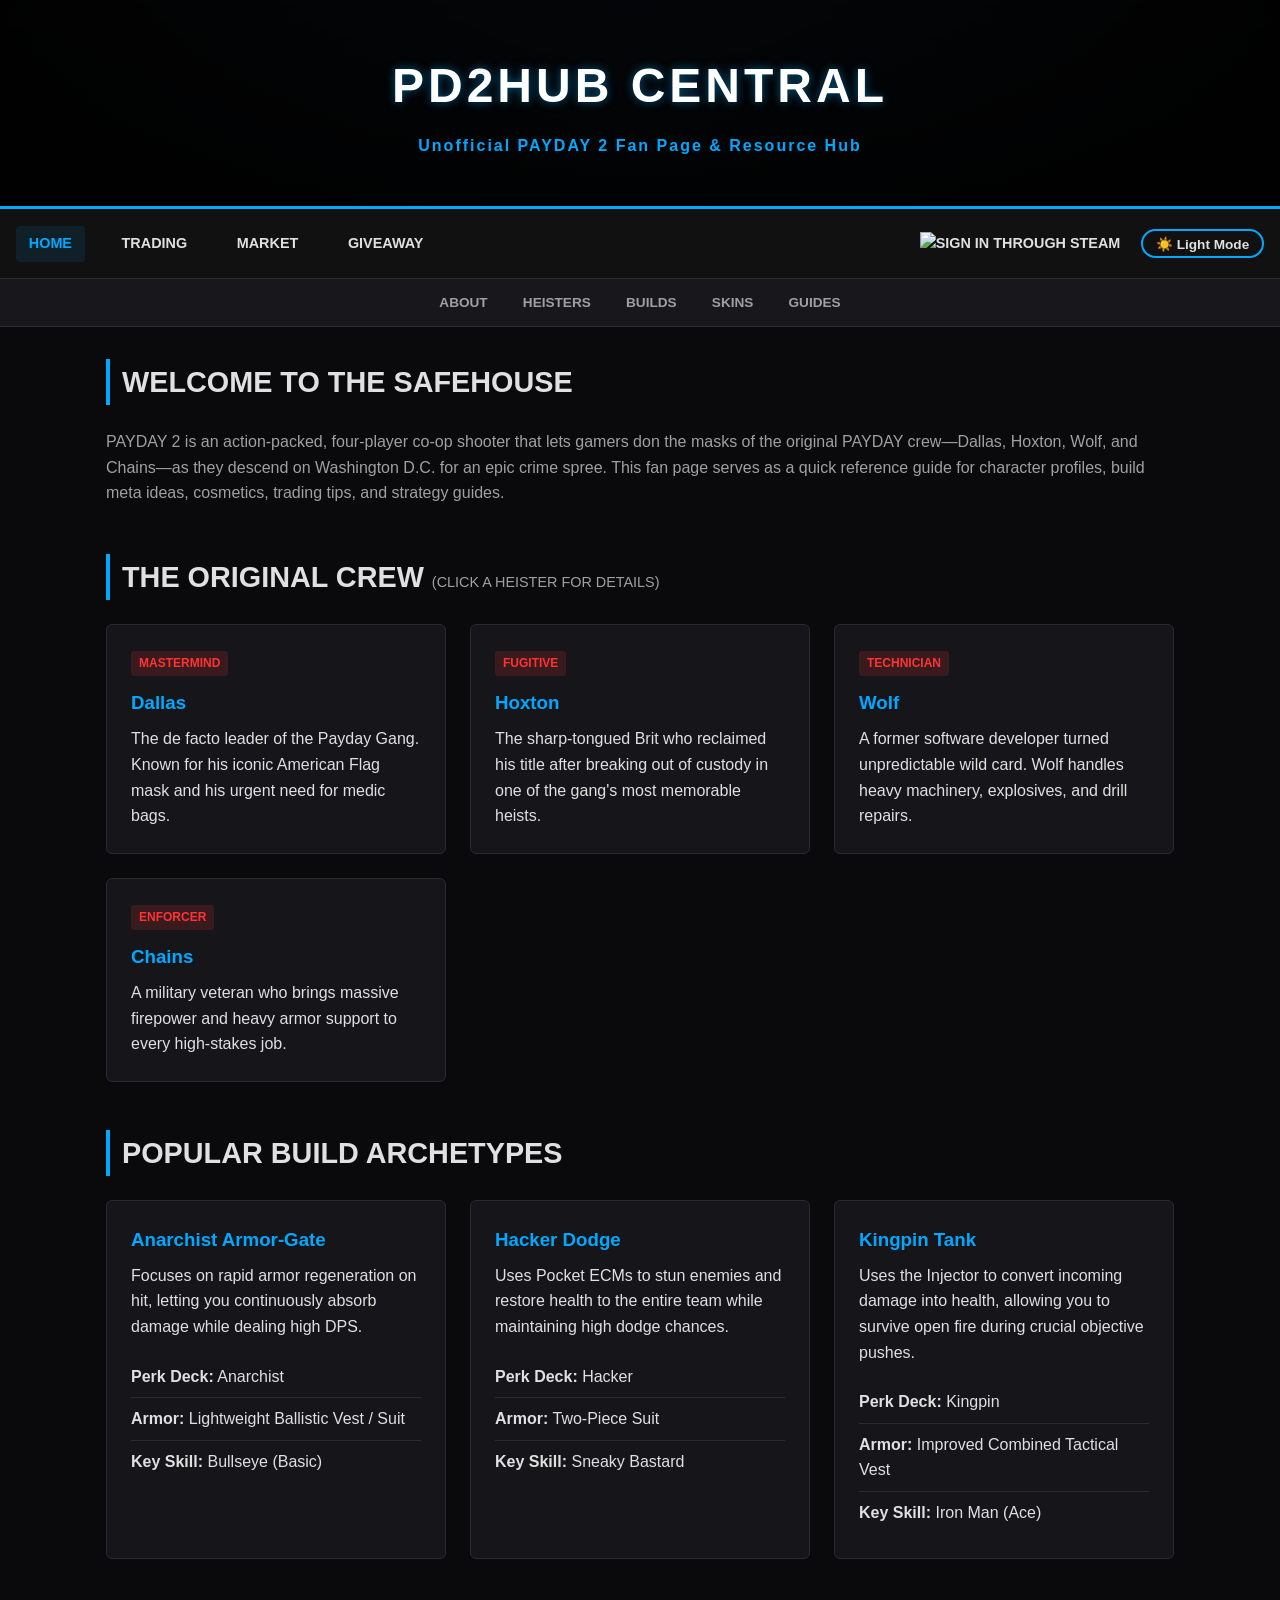
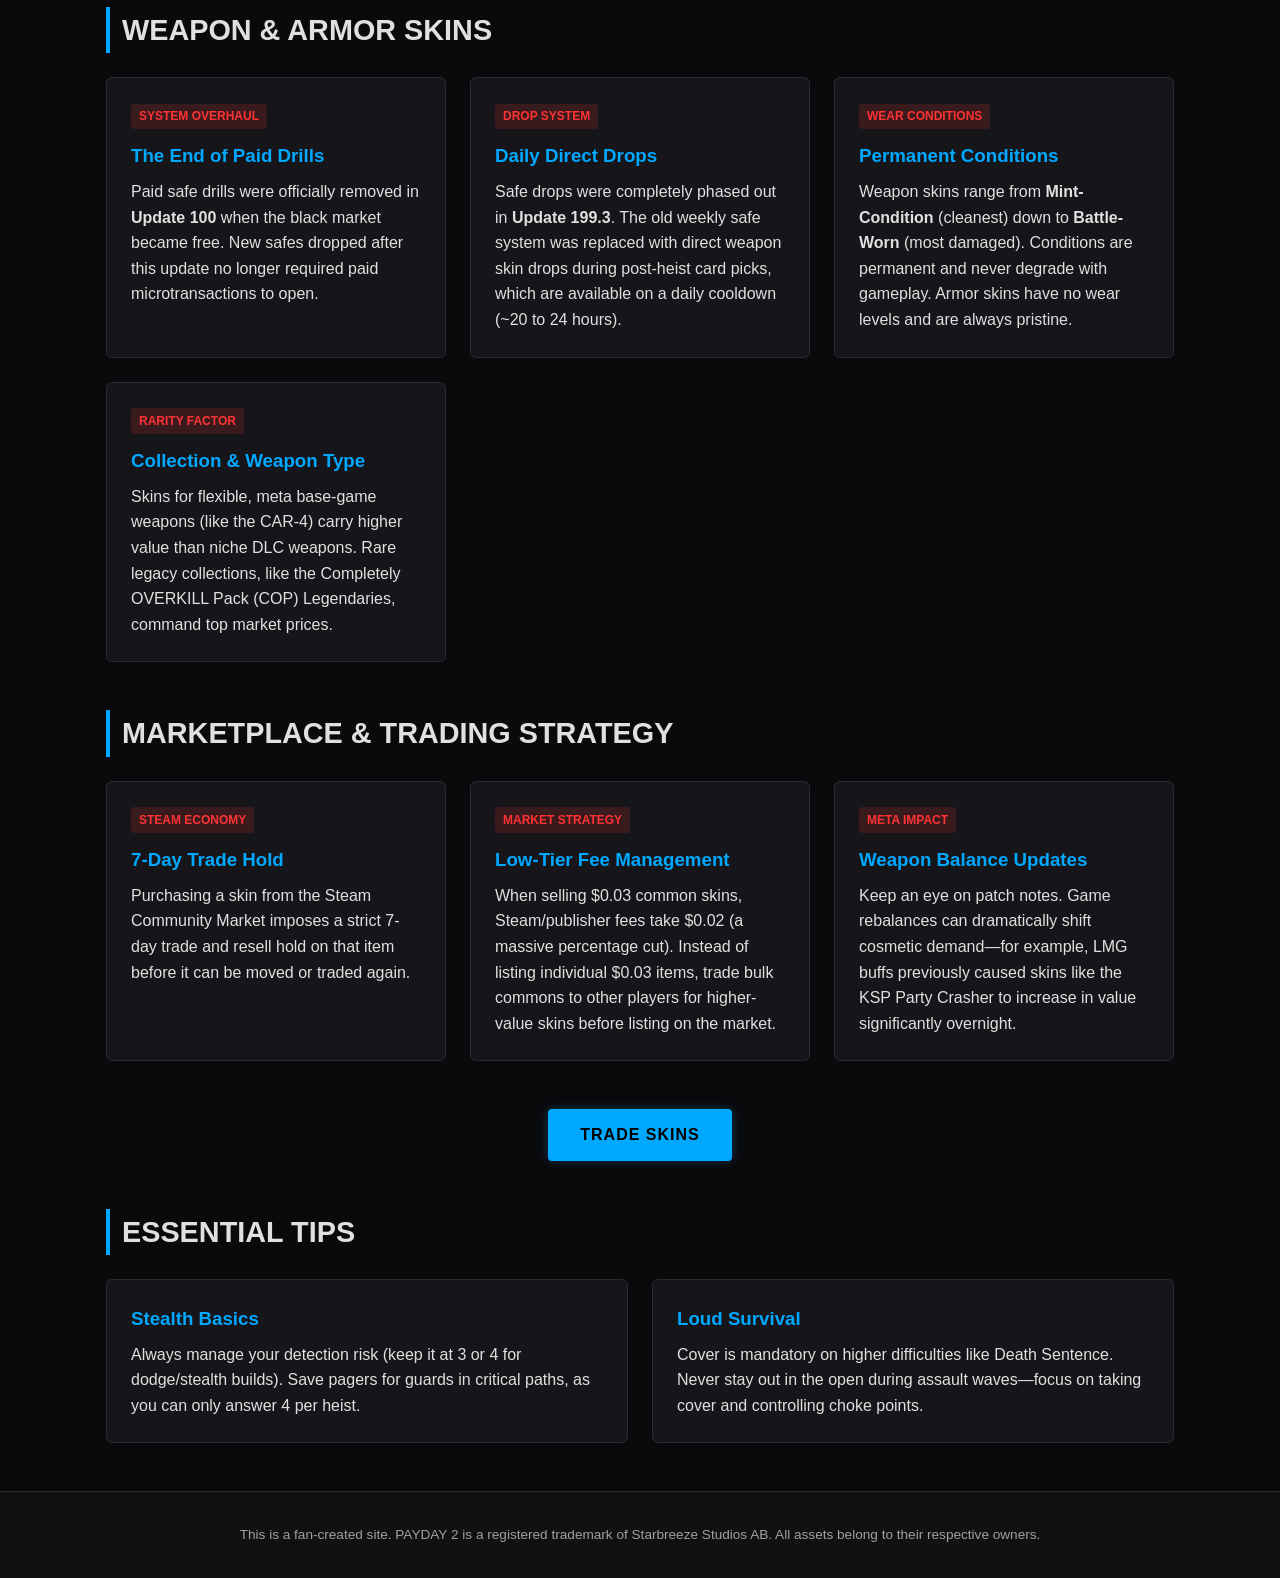
==== index.html @ 9c46895c "Polish pages: early backend wake-up, favicon, descriptions, accessibility - Ping the backend on page" ====
<!DOCTYPE html>
<html lang="en">
<head>
    <meta charset="UTF-8">
    <meta name="viewport" content="width=device-width, initial-scale=1.0">
    <title>PD2Hub Central | PAYDAY 2 Fan Hub</title>
    <meta name="description" content="Unofficial PAYDAY 2 fan hub: heister profiles, build guides, skin economy tips, trading resources and community giveaways.">
    <link rel="icon" href="data:image/svg+xml,<svg xmlns='http://www.w3.org/2000/svg' viewBox='0 0 100 100'><text y='.9em' font-size='90'>💰</text></svg>">
    <style>
        :root {
            --bg-dark: #0a0a0c;
            --card-bg: #16161a;
            --accent-blue: #00a8ff;
            --accent-red: #ff3333;
            --text-main: #e0e0e0;
            --text-muted: #a0a0a0;
            --nav-bg: #111111;
            --subnav-bg: #18181c;
            --border-color: #2a2a30;
        }

        body.light-theme {
            --bg-dark: #f0f2f5;
            --card-bg: #ffffff;
            --accent-blue: #0077cc;
            --accent-red: #d92626;
            --text-main: #1c1e21;
            --text-muted: #606770;
            --nav-bg: #e4e6eb;
            --subnav-bg: #dcdfe4;
            --border-color: #cccccc;
        }

        html {
            scroll-behavior: smooth;
        }

        * {
            box-sizing: border-box;
            margin: 0;
            padding: 0;
            font-family: 'Segoe UI', Tahoma, Geneva, Verdana, sans-serif;
        }

        body {
            background-color: var(--bg-dark);
            color: var(--text-main);
            line-height: 1.6;
            transition: background-color 0.3s ease, color 0.3s ease;
        }

        header {
            background: linear-gradient(rgba(0, 0, 0, 0.85), rgba(0, 0, 0, 0.95)),
                        radial-gradient(circle, #1a2a3a 0%, #0a0a0c 100%);
            border-bottom: 3px solid var(--accent-blue);
            padding: 3rem 1rem;
            text-align: center;
        }

        header h1 {
            font-size: 3rem;
            letter-spacing: 4px;
            color: #fff;
            text-transform: uppercase;
            text-shadow: 0 0 10px rgba(0, 168, 255, 0.5);
            animation: fadeIn 1s ease-in-out;
        }

        header p {
            color: var(--accent-blue);
            font-weight: 600;
            letter-spacing: 2px;
            margin-top: 0.5rem;
        }

        nav.page-nav {
            background-color: var(--nav-bg);
            display: flex;
            justify-content: space-between;
            align-items: center;
            padding: 1rem;
            position: sticky;
            top: 0;
            z-index: 100;
            border-bottom: 1px solid var(--border-color);
            transition: background-color 0.3s ease;
        }

        .nav-links {
            display: flex;
            gap: 1.5rem;
            align-items: center;
        }

        nav a {
            color: var(--text-main);
            text-decoration: none;
            font-weight: bold;
            text-transform: uppercase;
            font-size: 0.9rem;
            padding: 0.4rem 0.8rem;
            border-radius: 4px;
            transition: all 0.2s ease;
        }

        nav a:hover, nav a.active {
            color: var(--accent-blue);
            background-color: rgba(0, 168, 255, 0.1);
        }

        .nav-toggle {
            display: none;
            background: transparent;
            border: 2px solid var(--accent-blue);
            color: var(--text-main);
            font-size: 1.2rem;
            padding: 0.2rem 0.6rem;
            border-radius: 4px;
            cursor: pointer;
        }

        .anchor-nav {
            background-color: var(--subnav-bg);
            display: flex;
            justify-content: center;
            gap: 1rem;
            padding: 0.6rem 1rem;
            border-bottom: 1px solid var(--border-color);
            overflow-x: auto;
            white-space: nowrap;
        }

        .anchor-nav a {
            color: var(--text-muted);
            text-decoration: none;
            font-weight: 600;
            font-size: 0.85rem;
            text-transform: uppercase;
            padding: 0.2rem 0.6rem;
            border-radius: 3px;
        }

        .anchor-nav a:hover {
            color: var(--text-main);
            background-color: rgba(255, 255, 255, 0.05);
        }

        .theme-toggle-btn {
            background: transparent;
            border: 2px solid var(--accent-blue);
            color: var(--text-main);
            padding: 0.3rem 0.8rem;
            border-radius: 20px;
            cursor: pointer;
            font-weight: bold;
            font-size: 0.85rem;
            transition: all 0.2s ease;
        }

        .theme-toggle-btn:hover {
            background-color: var(--accent-blue);
            color: #000;
        }

        @media (max-width: 768px) {
            .nav-toggle {
                display: block;
            }

            nav.page-nav {
                flex-wrap: wrap;
            }

            .nav-links {
                display: none;
                flex-direction: column;
                width: 100%;
                gap: 0.5rem;
                padding-top: 1rem;
            }

            .nav-links.active {
                display: flex;
            }

            .nav-links a {
                width: 100%;
                text-align: center;
                padding: 0.6rem;
            }

            .anchor-nav {
                justify-content: flex-start;
            }
        }

        .container {
            max-width: 1100px;
            margin: 2rem auto;
            padding: 0 1rem;
        }

        .section-title {
            font-size: 1.8rem;
            text-transform: uppercase;
            border-left: 4px solid var(--accent-blue);
            padding-left: 0.75rem;
            margin-bottom: 1.5rem;
            color: var(--text-main);
        }

        .grid {
            display: grid;
            grid-template-columns: repeat(auto-fit, minmax(300px, 1fr));
            gap: 1.5rem;
            margin-bottom: 3rem;
        }

        .card {
            background-color: var(--card-bg);
            border: 1px solid var(--border-color);
            border-radius: 6px;
            padding: 1.5rem;
            transition: transform 0.3s cubic-bezier(0.25, 0.8, 0.25, 1),
                        border-color 0.3s ease,
                        box-shadow 0.3s ease;
        }

        .card:hover {
            transform: translateY(-6px);
            border-color: var(--accent-blue);
            box-shadow: 0 8px 20px rgba(0, 168, 255, 0.15);
        }

        .card-clickable {
            cursor: pointer;
        }

        .card h3 {
            color: var(--accent-blue);
            margin-bottom: 0.5rem;
        }

        .card-tag {
            display: inline-block;
            background-color: rgba(255, 51, 51, 0.15);
            color: var(--accent-red);
            font-size: 0.75rem;
            font-weight: bold;
            padding: 0.2rem 0.5rem;
            border-radius: 3px;
            margin-bottom: 0.75rem;
            text-transform: uppercase;
        }

        .btn-trade {
            display: inline-block;
            background-color: var(--accent-blue);
            color: #000;
            font-weight: bold;
            font-size: 1rem;
            text-transform: uppercase;
            text-decoration: none;
            padding: 0.8rem 2rem;
            border-radius: 4px;
            letter-spacing: 1px;
            transition: transform 0.2s ease, background-color 0.2s ease, box-shadow 0.2s ease;
            box-shadow: 0 0 10px rgba(0, 168, 255, 0.3);
            cursor: pointer;
        }

        .btn-trade:hover {
            background-color: #fff;
            transform: translateY(-2px) scale(1.03);
        }

        .btn-trade:active {
            transform: translateY(1px) scale(0.97);
        }

        .build-list {
            list-style: none;
        }

        .build-list li {
            padding: 0.5rem 0;
            border-bottom: 1px solid var(--border-color);
        }

        .build-list li:last-child {
            border-bottom: none;
        }

        .modal-overlay {
            position: fixed;
            top: 0;
            left: 0;
            width: 100%;
            height: 100%;
            background: rgba(0, 0, 0, 0.8);
            display: flex;
            justify-content: center;
            align-items: center;
            opacity: 0;
            pointer-events: none;
            transition: opacity 0.3s ease;
            z-index: 1000;
        }

        .modal-overlay.active {
            opacity: 1;
            pointer-events: auto;
        }

        .modal-content {
            background-color: var(--card-bg);
            border: 2px solid var(--accent-blue);
            border-radius: 8px;
            padding: 2rem;
            max-width: 500px;
            width: 90%;
            position: relative;
            transform: translateY(-20px);
            transition: transform 0.3s ease;
            box-shadow: 0 10px 30px rgba(0, 168, 255, 0.3);
        }

        .modal-overlay.active .modal-content {
            transform: translateY(0);
        }

        .modal-close {
            position: absolute;
            top: 10px;
            right: 15px;
            background: none;
            border: none;
            color: var(--text-muted);
            font-size: 1.5rem;
            cursor: pointer;
        }

        .modal-close:hover {
            color: var(--accent-red);
        }

        .toast {
            position: fixed;
            bottom: 20px;
            right: 20px;
            background-color: var(--card-bg);
            color: var(--text-main);
            border: 2px solid var(--accent-blue);
            padding: 1rem 1.5rem;
            border-radius: 6px;
            box-shadow: 0 4px 15px rgba(0, 0, 0, 0.5);
            opacity: 0;
            visibility: hidden;
            transform: translateY(20px);
            transition: all 0.3s cubic-bezier(0.68, -0.55, 0.27, 1.55);
            z-index: 2000;
        }

        .toast.show {
            opacity: 1;
            visibility: visible;
            transform: translateY(0);
        }

        @keyframes fadeIn {
            from { opacity: 0; transform: translateY(-10px); }
            to { opacity: 1; transform: translateY(0); }
        }

        footer {
            text-align: center;
            padding: 2rem;
            background-color: var(--nav-bg);
            color: var(--text-muted);
            font-size: 0.85rem;
            border-top: 1px solid var(--border-color);
        }
    </style>
</head>
<body>

    <header>
        <h1>PD2Hub Central</h1>
        <p>Unofficial PAYDAY 2 Fan Page & Resource Hub</p>
    </header>

    <nav class="page-nav">
        <button class="nav-toggle" id="navToggle" aria-label="Toggle navigation">☰</button>
        <div class="nav-links" id="navLinks">
            <a href="index.html" class="active">Home</a>
            <a href="trade.html">Trading</a>
            <a href="market.html">Market</a>
            <a href="giveaway.html">Giveaway</a>
        </div>
        <div style="display: flex; gap: 0.5rem; align-items: center;" id="navAuthContainer">
            <a href="https://pd2hub-backend.onrender.com/auth/steam?returnTo=index" class="steam-login-btn" id="steamAuthBtn">
                <img src="https://community.cloudflare.steamstatic.com/public/images/signinthroughsteam/sits_01.png" alt="Sign in through STEAM" style="vertical-align: middle;">
            </a>
            <button class="theme-toggle-btn" id="themeToggleBtn">☀️ Light Mode</button>
        </div>
    </nav>

    <div class="anchor-nav">
        <a href="#about">About</a>
        <a href="#characters">Heisters</a>
        <a href="#builds">Builds</a>
        <a href="#skins">Skins</a>
        <a href="#guides">Guides</a>
    </div>

    <div class="container">

        <section id="about" style="margin-bottom: 3rem;">
            <h2 class="section-title">Welcome to the Safehouse</h2>
            <p style="color: var(--text-muted);">
                PAYDAY 2 is an action-packed, four-player co-op shooter that lets gamers don the masks of the original PAYDAY crew—Dallas, Hoxton, Wolf, and Chains—as they descend on Washington D.C. for an epic crime spree. This fan page serves as a quick reference guide for character profiles, build meta ideas, cosmetics, trading tips, and strategy guides.
            </p>
        </section>

        <section id="characters">
            <h2 class="section-title">The Original Crew <span style="font-size: 0.9rem; color: var(--text-muted); font-weight: normal;">(Click a heister for details)</span></h2>
            <div class="grid">
                <div class="card card-clickable" onclick="openHeisterModal('Dallas', 'Mastermind', 'Nathan Steele', 'Medic Bag', 'AMCAR Rifle', 'The mastermind leader of the crew. Famous for shouting for medic bags and coordinating strategic hostage management.')">
                    <span class="card-tag">Mastermind</span>
                    <h3>Dallas</h3>
                    <p>The de facto leader of the Payday Gang. Known for his iconic American Flag mask and his urgent need for medic bags.</p>
                </div>
                <div class="card card-clickable" onclick="openHeisterModal('Hoxton', 'Fugitive', 'James Hoxworth', 'First Aid Kit', 'AK Rifle', 'The sharp-tongued Brit who spent time in HM Prison Fridley before being broken out by the gang in a high-stakes heist.')">
                    <span class="card-tag">Fugitive</span>
                    <h3>Hoxton</h3>
                    <p>The sharp-tongued Brit who reclaimed his title after breaking out of custody in one of the gang's most memorable heists.</p>
                </div>
                <div class="card card-clickable" onclick="openHeisterModal('Wolf', 'Technician', 'Ulf', 'Sentry Gun / Trip Mines', 'Compact-5', 'A former software developer from Sweden who turned to crime after his company collapsed. Handles drills and heavy explosives.')">
                    <span class="card-tag">Technician</span>
                    <h3>Wolf</h3>
                    <p>A former software developer turned unpredictable wild card. Wolf handles heavy machinery, explosives, and drill repairs.</p>
                </div>
                <div class="card card-clickable" onclick="openHeisterModal('Chains', 'Enforcer', 'Nicolas', 'Ammo Bag', 'Reinbeck Shotgun', 'A former military veteran who served in the Navy SEALs. Brings heavy firepower and frontline defense to every job.')">
                    <span class="card-tag">Enforcer</span>
                    <h3>Chains</h3>
                    <p>A military veteran who brings massive firepower and heavy armor support to every high-stakes job.</p>
                </div>
            </div>
        </section>

        <section id="builds">
            <h2 class="section-title">Popular Build Archetypes</h2>
            <div class="grid">
                <div class="card">
                    <h3>Anarchist Armor-Gate</h3>
                    <p>Focuses on rapid armor regeneration on hit, letting you continuously absorb damage while dealing high DPS.</p>
                    <ul class="build-list" style="margin-top: 1rem;">
                        <li><strong>Perk Deck:</strong> Anarchist</li>
                        <li><strong>Armor:</strong> Lightweight Ballistic Vest / Suit</li>
                        <li><strong>Key Skill:</strong> Bullseye (Basic)</li>
                    </ul>
                </div>
                <div class="card">
                    <h3>Hacker Dodge</h3>
                    <p>Uses Pocket ECMs to stun enemies and restore health to the entire team while maintaining high dodge chances.</p>
                    <ul class="build-list" style="margin-top: 1rem;">
                        <li><strong>Perk Deck:</strong> Hacker</li>
                        <li><strong>Armor:</strong> Two-Piece Suit</li>
                        <li><strong>Key Skill:</strong> Sneaky Bastard</li>
                    </ul>
                </div>
                <div class="card">
                    <h3>Kingpin Tank</h3>
                    <p>Uses the Injector to convert incoming damage into health, allowing you to survive open fire during crucial objective pushes.</p>
                    <ul class="build-list" style="margin-top: 1rem;">
                        <li><strong>Perk Deck:</strong> Kingpin</li>
                        <li><strong>Armor:</strong> Improved Combined Tactical Vest</li>
                        <li><strong>Key Skill:</strong> Iron Man (Ace)</li>
                    </ul>
                </div>
            </div>
        </section>

        <section id="skins">
            <h2 class="section-title">Weapon & Armor Skins</h2>
            <div class="grid">
                <div class="card">
                    <span class="card-tag">System Overhaul</span>
                    <h3>The End of Paid Drills</h3>
                    <p>Paid safe drills were officially removed in <strong>Update 100</strong> when the black market became free. New safes dropped after this update no longer required paid microtransactions to open.</p>
                </div>
                <div class="card">
                    <span class="card-tag">Drop System</span>
                    <h3>Daily Direct Drops</h3>
                    <p>Safe drops were completely phased out in <strong>Update 199.3</strong>. The old weekly safe system was replaced with direct weapon skin drops during post-heist card picks, which are available on a daily cooldown (~20 to 24 hours).</p>
                </div>
                <div class="card">
                    <span class="card-tag">Wear Conditions</span>
                    <h3>Permanent Conditions</h3>
                    <p>Weapon skins range from <strong>Mint-Condition</strong> (cleanest) down to <strong>Battle-Worn</strong> (most damaged). Conditions are permanent and never degrade with gameplay. Armor skins have no wear levels and are always pristine.</p>
                </div>
                <div class="card">
                    <span class="card-tag">Rarity Factor</span>
                    <h3>Collection & Weapon Type</h3>
                    <p>Skins for flexible, meta base-game weapons (like the CAR-4) carry higher value than niche DLC weapons. Rare legacy collections, like the Completely OVERKILL Pack (COP) Legendaries, command top market prices.</p>
                </div>
            </div>
        </section>

        <section id="trading">
            <h2 class="section-title">Marketplace & Trading Strategy</h2>
            <div class="grid">
                <div class="card">
                    <span class="card-tag">Steam Economy</span>
                    <h3>7-Day Trade Hold</h3>
                    <p>Purchasing a skin from the Steam Community Market imposes a strict 7-day trade and resell hold on that item before it can be moved or traded again.</p>
                </div>
                <div class="card">
                    <span class="card-tag">Market Strategy</span>
                    <h3>Low-Tier Fee Management</h3>
                    <p>When selling $0.03 common skins, Steam/publisher fees take $0.02 (a massive percentage cut). Instead of listing individual $0.03 items, trade bulk commons to other players for higher-value skins before listing on the market.</p>
                </div>
                <div class="card">
                    <span class="card-tag">Meta Impact</span>
                    <h3>Weapon Balance Updates</h3>
                    <p>Keep an eye on patch notes. Game rebalances can dramatically shift cosmetic demand—for example, LMG buffs previously caused skins like the KSP Party Crasher to increase in value significantly overnight.</p>
                </div>
            </div>

            <div style="text-align: center; margin-top: 1rem; margin-bottom: 3rem;">
                <a href="trade.html" class="btn-trade">Trade Skins</a>
            </div>
        </section>

        <section id="guides">
            <h2 class="section-title">Essential Tips</h2>
            <div class="grid">
                <div class="card">
                    <h3>Stealth Basics</h3>
                    <p>Always manage your detection risk (keep it at 3 or 4 for dodge/stealth builds). Save pagers for guards in critical paths, as you can only answer 4 per heist.</p>
                </div>
                <div class="card">
                    <h3>Loud Survival</h3>
                    <p>Cover is mandatory on higher difficulties like Death Sentence. Never stay out in the open during assault waves—focus on taking cover and controlling choke points.</p>
                </div>
            </div>
        </section>

    </div>

    <div class="modal-overlay" id="heisterModal" onclick="closeModalOnOverlay(event)">
        <div class="modal-content">
            <button class="modal-close" onclick="closeModal()">&times;</button>
            <span class="card-tag" id="modalTag">Role</span>
            <h2 id="modalTitle" style="color: var(--accent-blue); margin-bottom: 0.5rem;">Name</h2>
            <p style="margin-bottom: 1rem;" id="modalBio">Bio description goes here.</p>
            <hr style="border-color: var(--border-color); margin-bottom: 1rem;">
            <p><strong>Real Name:</strong> <span id="modalRealName">-</span></p>
            <p><strong>Preferred Deployable:</strong> <span id="modalEquipment">-</span></p>
            <p><strong>Signature Weapon:</strong> <span id="modalWeapon">-</span></p>
        </div>
    </div>

    <div id="toast" class="toast" role="status" aria-live="polite">Action completed successfully!</div>

    <footer>
        <p>This is a fan-created site. PAYDAY 2 is a registered trademark of Starbreeze Studios AB. All assets belong to their respective owners.</p>
    </footer>

    <script src="main.js"></script>
    <script>
        function openHeisterModal(name, role, realName, equipment, weapon, bio) {
            document.getElementById('modalTitle').textContent = name;
            document.getElementById('modalTag').textContent = role;
            document.getElementById('modalRealName').textContent = realName;
            document.getElementById('modalEquipment').textContent = equipment;
            document.getElementById('modalWeapon').textContent = weapon;
            document.getElementById('modalBio').textContent = bio;
            document.getElementById('heisterModal').classList.add('active');
        }

        function closeModal() {
            document.getElementById('heisterModal').classList.remove('active');
        }

        function closeModalOnOverlay(event) {
            if (event.target === document.getElementById('heisterModal')) {
                closeModal();
            }
        }

        window.addEventListener('keydown', (e) => {
            if (e.key === 'Escape') {
                closeModal();
            }
        });
    </script>

</body>
</html>
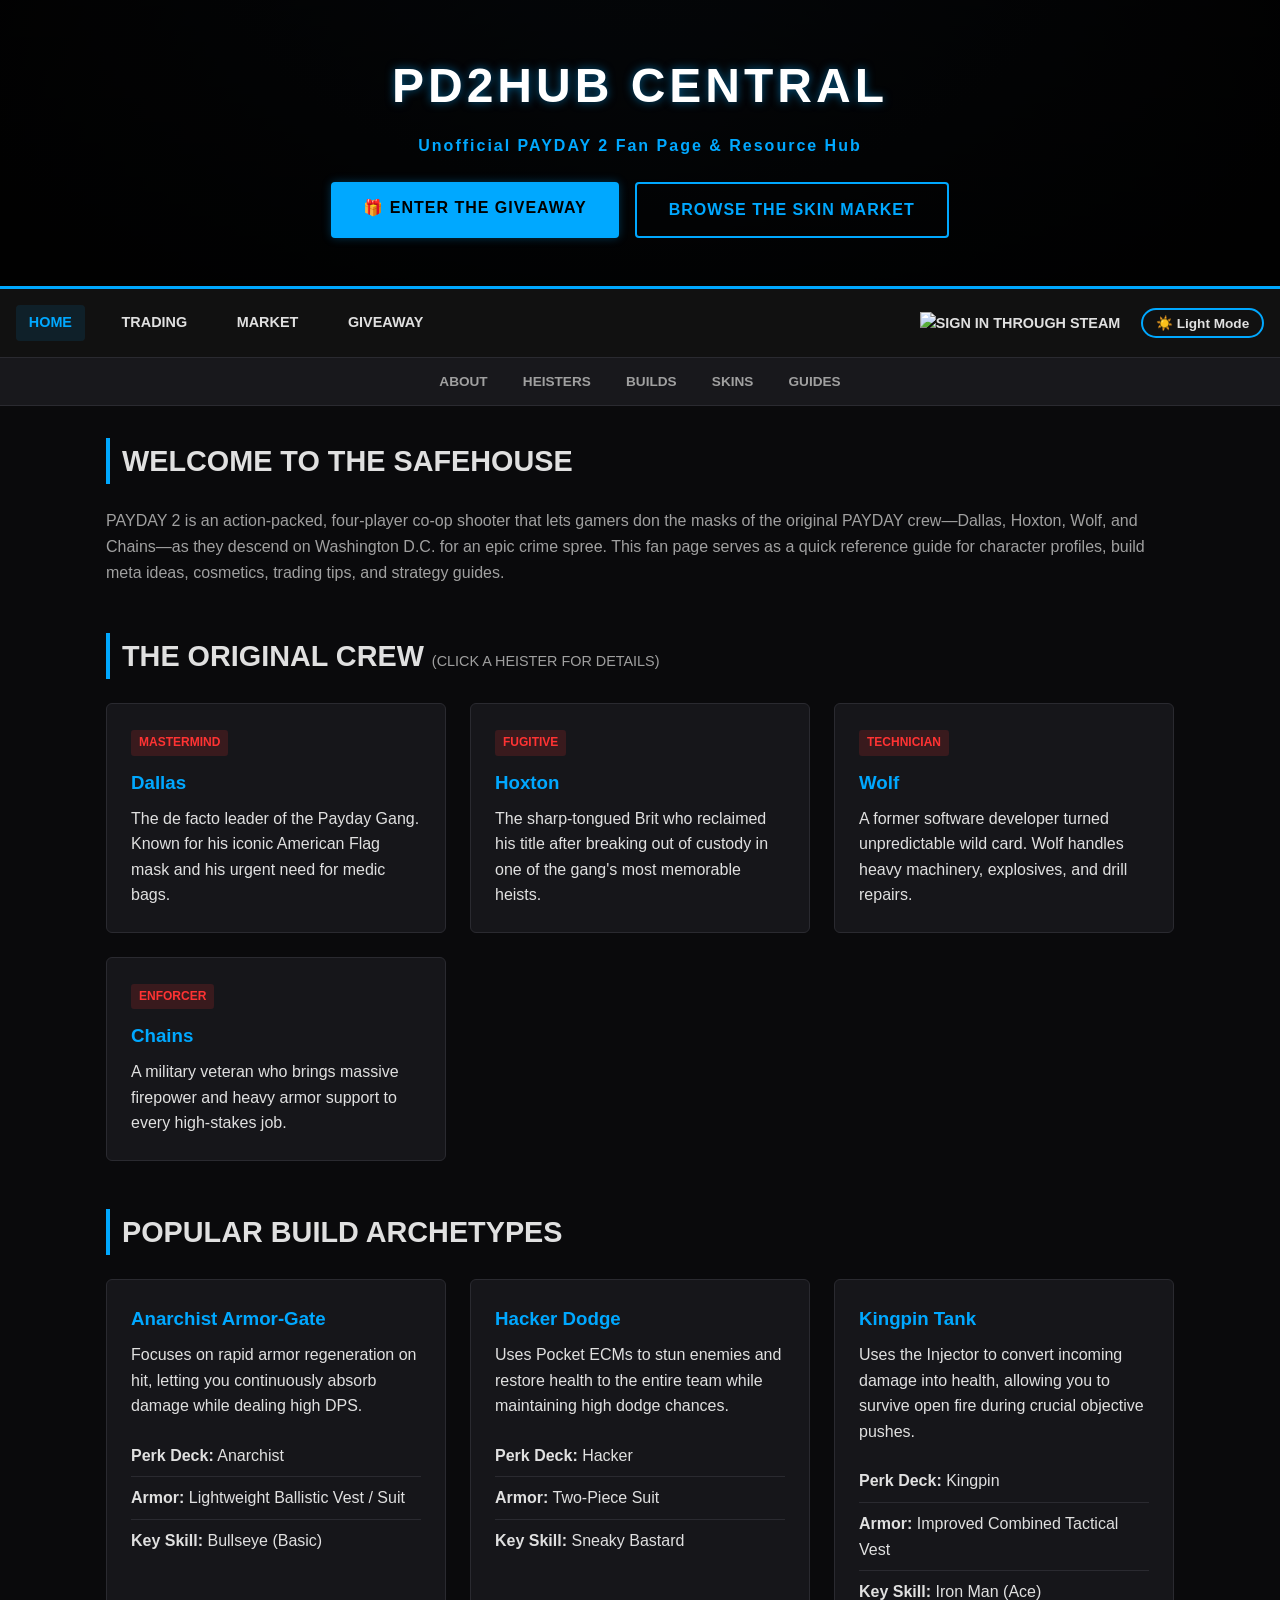
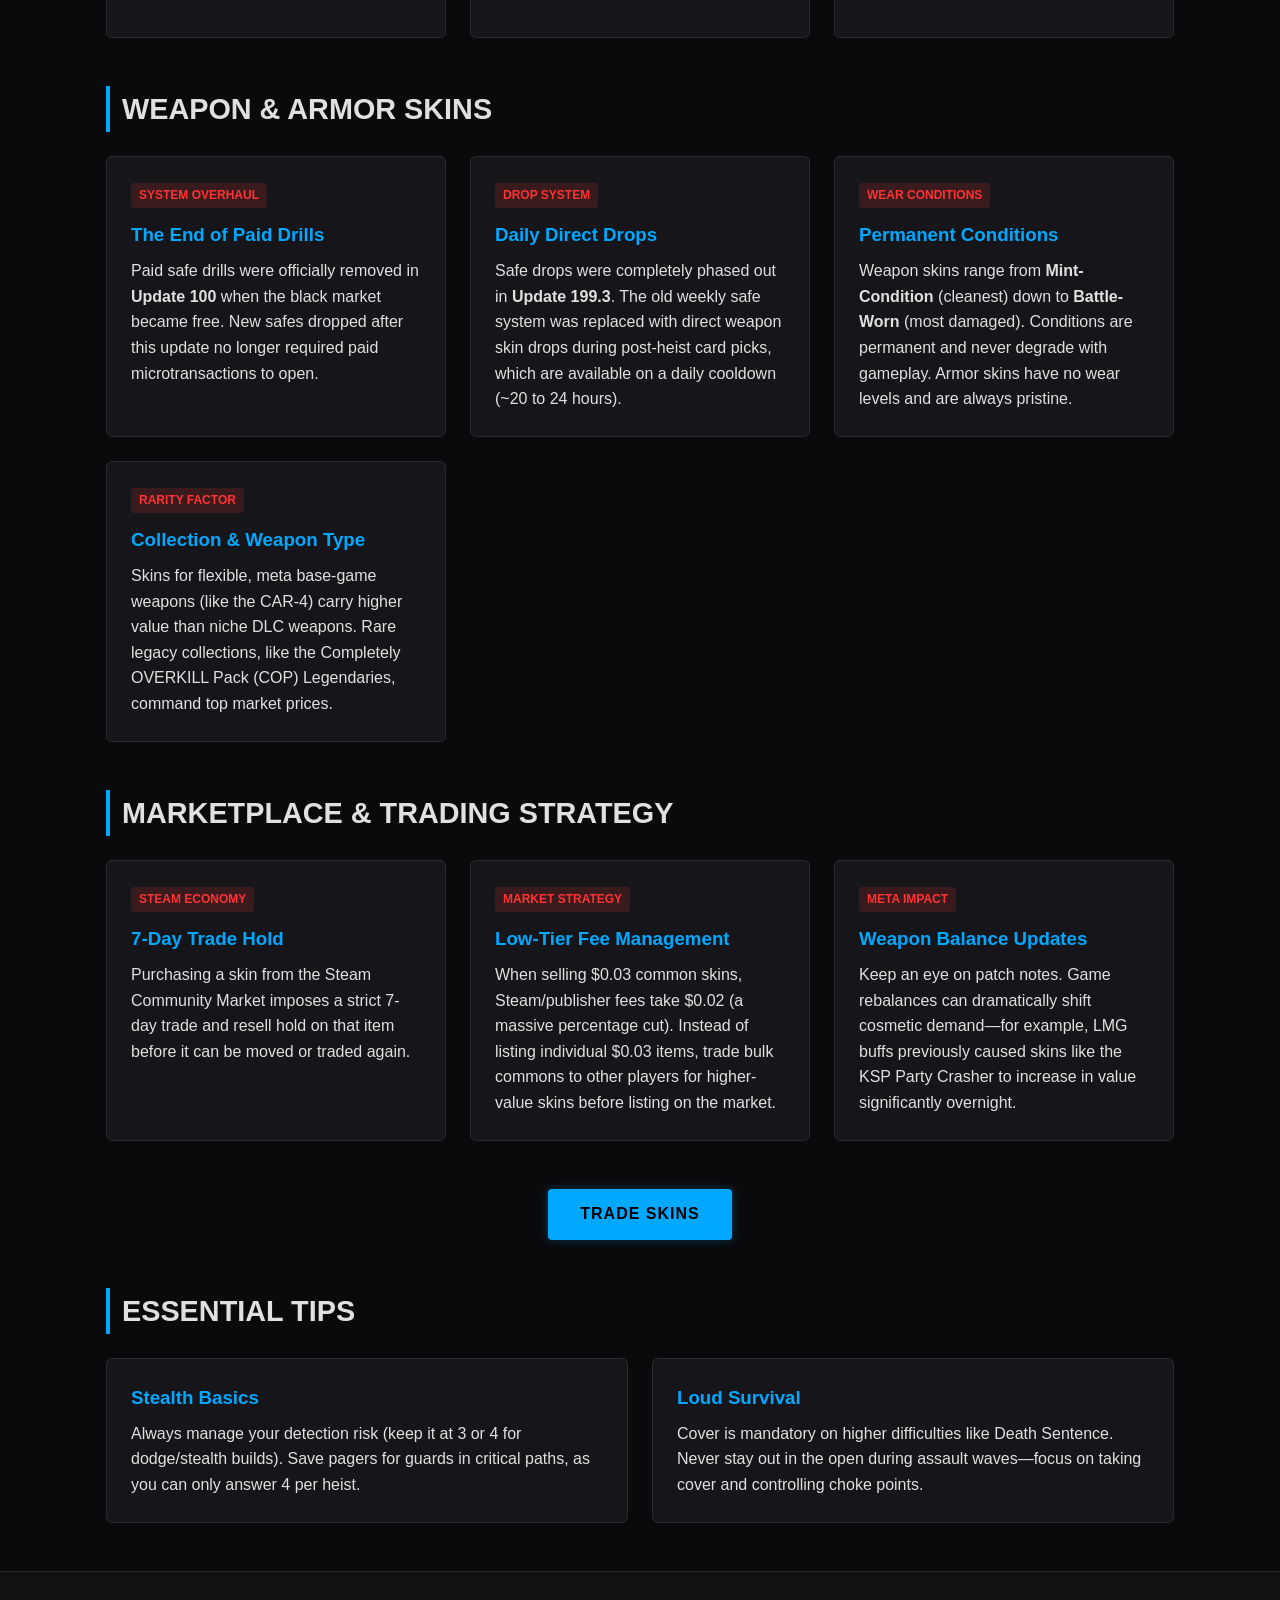
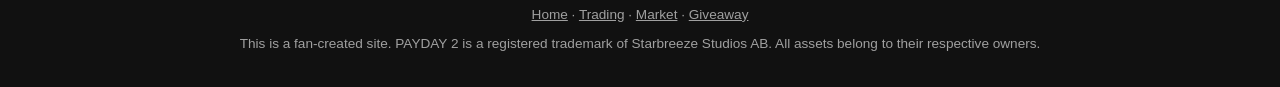
==== commit 0ff98910: "Improve site UX: hero buttons, how-it-works, link previews, accessibility - Home: giveaway and marke" ====
--- a/index.html
+++ b/index.html
@@ -5,6 +5,10 @@
     <meta name="viewport" content="width=device-width, initial-scale=1.0">
     <title>PD2Hub Central | PAYDAY 2 Fan Hub</title>
     <meta name="description" content="Unofficial PAYDAY 2 fan hub: heister profiles, build guides, skin economy tips, trading resources and community giveaways.">
+    <meta property="og:type" content="website">
+    <meta property="og:title" content="PD2Hub Central – PAYDAY 2 Fan Hub">
+    <meta property="og:description" content="Heister profiles, build guides, skin economy tips, trading resources and community giveaways.">
+    <meta property="og:url" content="https://haxtonsalepd.github.io/pd2hub/index.html">
     <link rel="icon" href="data:image/svg+xml,<svg xmlns='http://www.w3.org/2000/svg' viewBox='0 0 100 100'><text y='.9em' font-size='90'>💰</text></svg>">
     <style>
         :root {
@@ -367,6 +371,21 @@
             transform: translateY(0);
         }
 
+        a:focus-visible, button:focus-visible, input:focus-visible, select:focus-visible {
+            outline: 2px solid var(--accent-blue);
+            outline-offset: 2px;
+        }
+
+        @media (prefers-reduced-motion: reduce) {
+            *, *::before, *::after {
+                animation: none !important;
+                transition: none !important;
+            }
+            html {
+                scroll-behavior: auto;
+            }
+        }
+
         @keyframes fadeIn {
             from { opacity: 0; transform: translateY(-10px); }
             to { opacity: 1; transform: translateY(0); }
@@ -387,6 +406,10 @@
     <header>
         <h1>PD2Hub Central</h1>
         <p>Unofficial PAYDAY 2 Fan Page & Resource Hub</p>
+        <div style="margin-top: 1.5rem; display: flex; gap: 1rem; justify-content: center; flex-wrap: wrap;">
+            <a href="giveaway.html" class="btn-trade">🎁 Enter the Giveaway</a>
+            <a href="market.html" class="btn-trade" style="background: transparent; color: var(--accent-blue); border: 2px solid var(--accent-blue); box-shadow: none;">Browse the Skin Market</a>
+        </div>
     </header>
 
     <nav class="page-nav">
@@ -564,6 +587,12 @@
     <div id="toast" class="toast" role="status" aria-live="polite">Action completed successfully!</div>
 
     <footer>
+        <p style="margin-bottom: 0.5rem;">
+            <a href="index.html" style="color: var(--text-muted);">Home</a> &middot;
+            <a href="trade.html" style="color: var(--text-muted);">Trading</a> &middot;
+            <a href="market.html" style="color: var(--text-muted);">Market</a> &middot;
+            <a href="giveaway.html" style="color: var(--text-muted);">Giveaway</a>
+        </p>
         <p>This is a fan-created site. PAYDAY 2 is a registered trademark of Starbreeze Studios AB. All assets belong to their respective owners.</p>
     </footer>
 
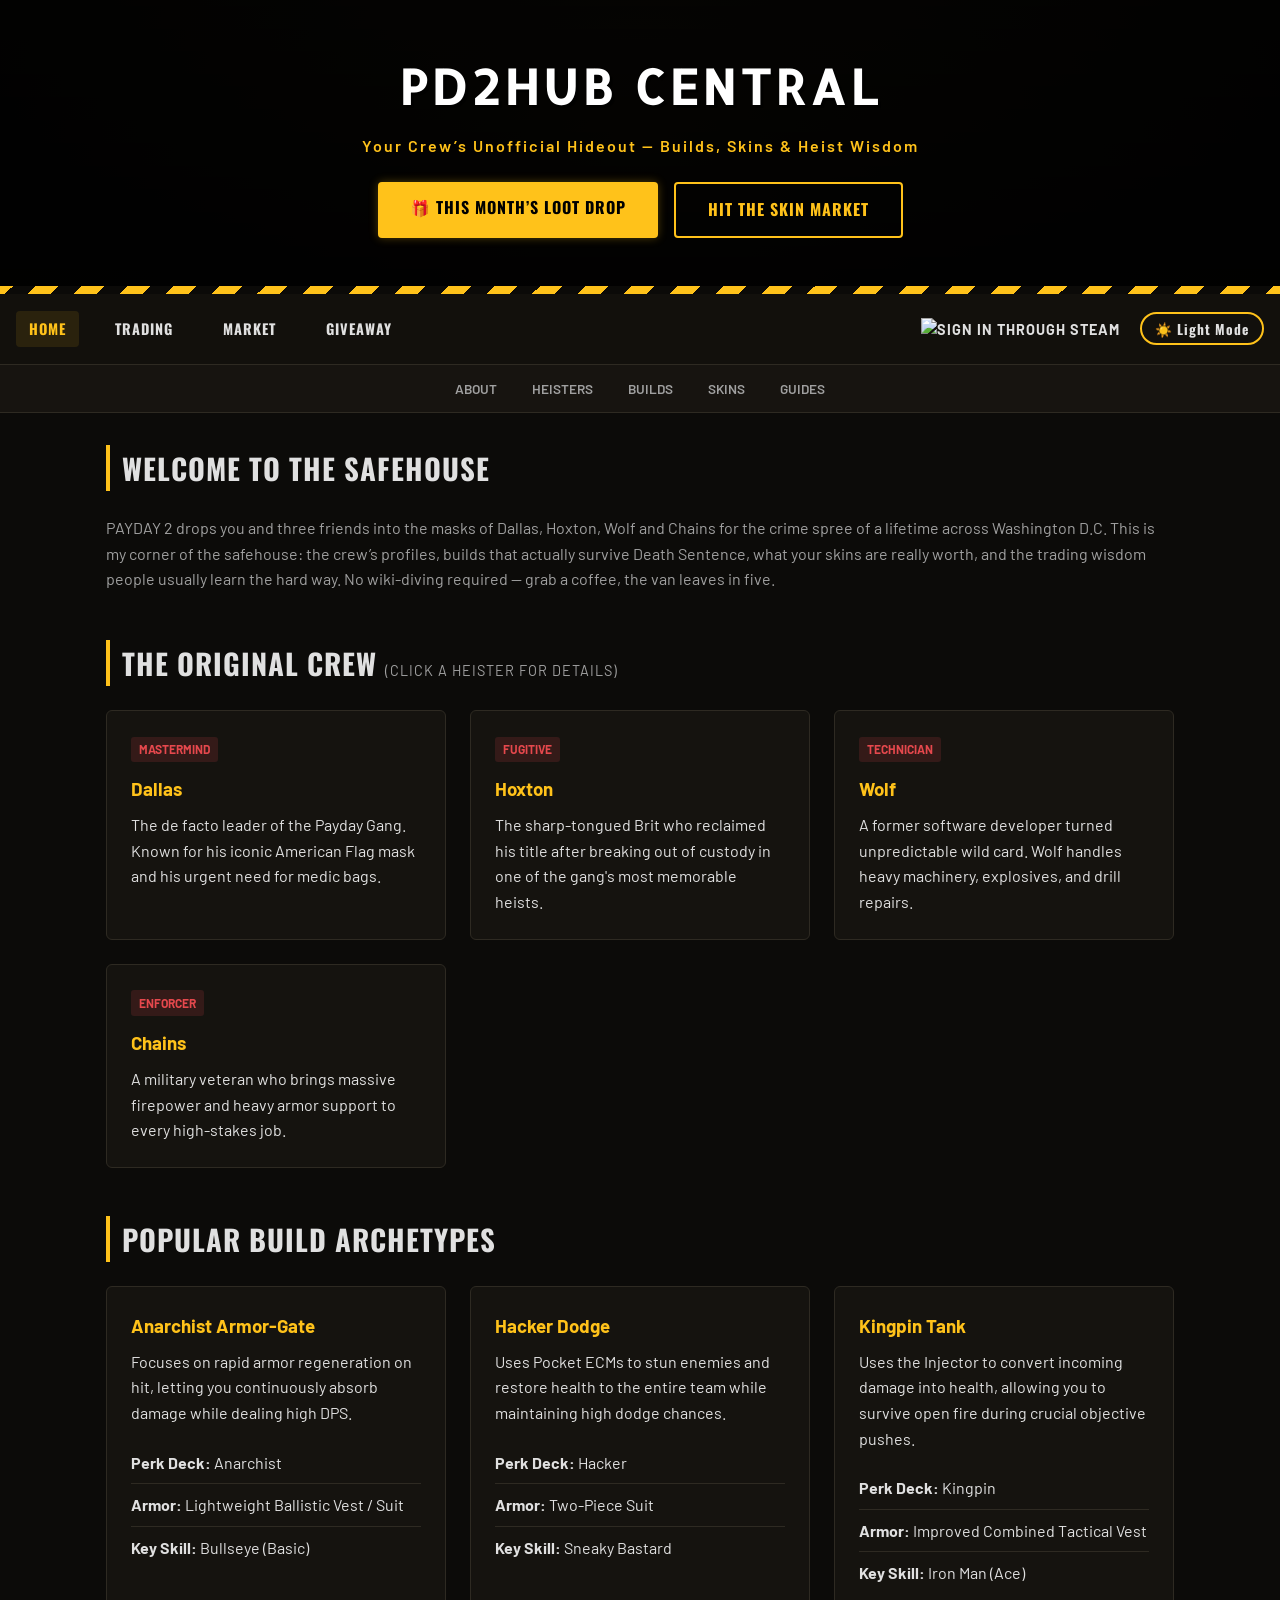
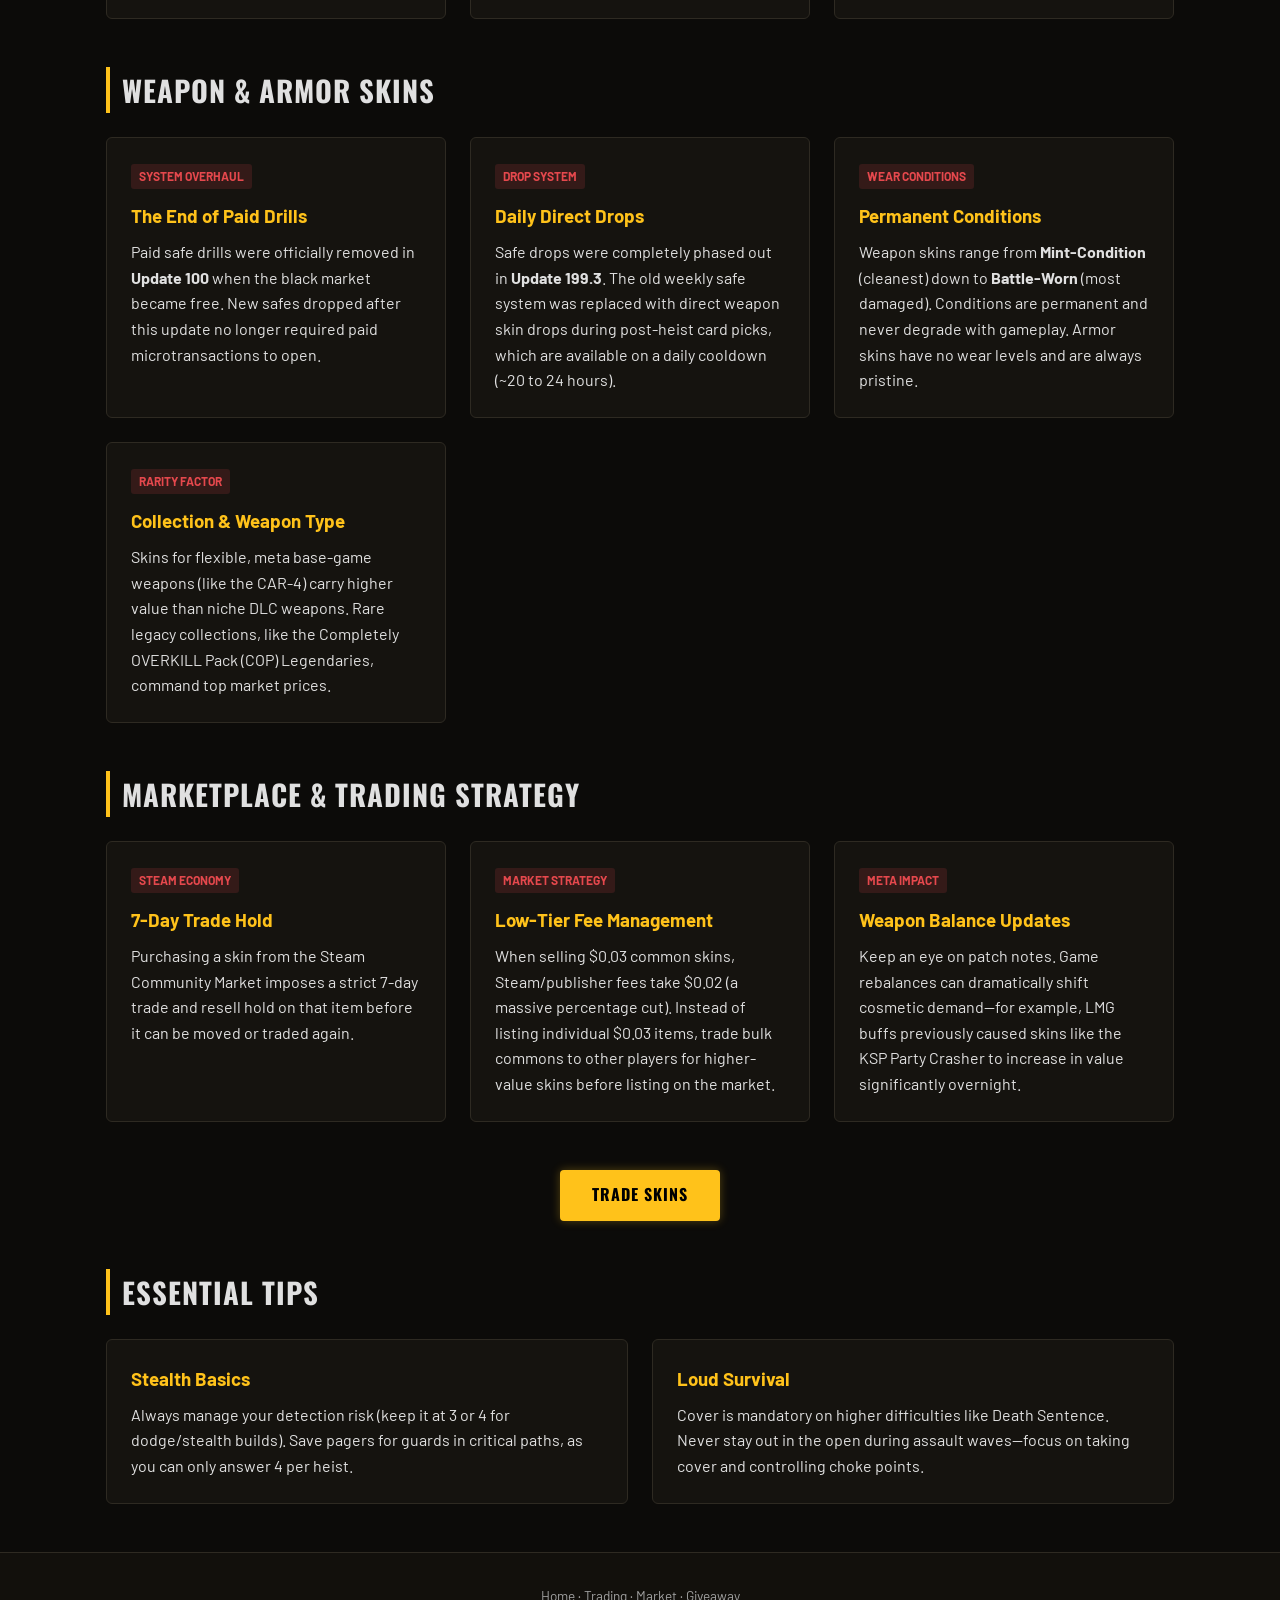
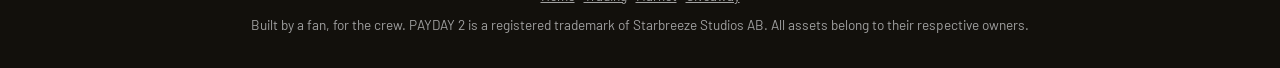
==== commit 93d60b9c: "PAYDAY visual overhaul and verified listings - Heist-gold palette, warm blacks, hazard-stripe header" ====
--- a/index.html
+++ b/index.html
@@ -10,29 +10,30 @@
     <meta property="og:description" content="Heister profiles, build guides, skin economy tips, trading resources and community giveaways.">
     <meta property="og:url" content="https://haxtonsalepd.github.io/pd2hub/index.html">
     <link rel="icon" href="data:image/svg+xml,<svg xmlns='http://www.w3.org/2000/svg' viewBox='0 0 100 100'><text y='.9em' font-size='90'>💰</text></svg>">
+    <link rel="preconnect" href="https://fonts.googleapis.com"><link rel="preconnect" href="https://fonts.gstatic.com" crossorigin><link href="https://fonts.googleapis.com/css2?family=Allerta+Stencil&family=Oswald:wght@500;600&family=Barlow:wght@400;600;700&display=swap" rel="stylesheet">
     <style>
         :root {
-            --bg-dark: #0a0a0c;
-            --card-bg: #16161a;
-            --accent-blue: #00a8ff;
-            --accent-red: #ff3333;
+            --bg-dark: #0c0b09;
+            --card-bg: #15130f;
+            --accent-blue: #ffc21a;
+            --accent-red: #e5484d;
             --text-main: #e0e0e0;
             --text-muted: #a0a0a0;
-            --nav-bg: #111111;
-            --subnav-bg: #18181c;
-            --border-color: #2a2a30;
+            --nav-bg: #12100c;
+            --subnav-bg: #171410;
+            --border-color: #2e2a22;
         }
 
         body.light-theme {
-            --bg-dark: #f0f2f5;
-            --card-bg: #ffffff;
-            --accent-blue: #0077cc;
-            --accent-red: #d92626;
+            --bg-dark: #f2efe8;
+            --card-bg: #fffdf7;
+            --accent-blue: #8a6a00;
+            --accent-red: #c92a2a;
             --text-main: #1c1e21;
             --text-muted: #606770;
-            --nav-bg: #e4e6eb;
-            --subnav-bg: #dcdfe4;
-            --border-color: #cccccc;
+            --nav-bg: #e9e4d8;
+            --subnav-bg: #ded7c7;
+            --border-color: #d6cfc0;
         }
 
         html {
@@ -43,7 +44,7 @@
             box-sizing: border-box;
             margin: 0;
             padding: 0;
-            font-family: 'Segoe UI', Tahoma, Geneva, Verdana, sans-serif;
+            font-family: 'Barlow', 'Segoe UI', Tahoma, sans-serif;
         }
 
         body {
@@ -55,7 +56,7 @@
 
         header {
             background: linear-gradient(rgba(0, 0, 0, 0.85), rgba(0, 0, 0, 0.95)),
-                        radial-gradient(circle, #1a2a3a 0%, #0a0a0c 100%);
+                        radial-gradient(circle, #241c0d 0%, #0c0b09 100%);
             border-bottom: 3px solid var(--accent-blue);
             padding: 3rem 1rem;
             text-align: center;
@@ -66,7 +67,7 @@
             letter-spacing: 4px;
             color: #fff;
             text-transform: uppercase;
-            text-shadow: 0 0 10px rgba(0, 168, 255, 0.5);
+            text-shadow: 0 0 10px rgba(255, 194, 26, 0.5);
             animation: fadeIn 1s ease-in-out;
         }
 
@@ -109,7 +110,7 @@
 
         nav a:hover, nav a.active {
             color: var(--accent-blue);
-            background-color: rgba(0, 168, 255, 0.1);
+            background-color: rgba(255, 194, 26, 0.1);
         }
 
         .nav-toggle {
@@ -233,7 +234,7 @@
         .card:hover {
             transform: translateY(-6px);
             border-color: var(--accent-blue);
-            box-shadow: 0 8px 20px rgba(0, 168, 255, 0.15);
+            box-shadow: 0 8px 20px rgba(255, 194, 26, 0.15);
         }
 
         .card-clickable {
@@ -247,7 +248,7 @@
 
         .card-tag {
             display: inline-block;
-            background-color: rgba(255, 51, 51, 0.15);
+            background-color: rgba(229, 72, 77, 0.15);
             color: var(--accent-red);
             font-size: 0.75rem;
             font-weight: bold;
@@ -269,7 +270,7 @@
             border-radius: 4px;
             letter-spacing: 1px;
             transition: transform 0.2s ease, background-color 0.2s ease, box-shadow 0.2s ease;
-            box-shadow: 0 0 10px rgba(0, 168, 255, 0.3);
+            box-shadow: 0 0 10px rgba(255, 194, 26, 0.3);
             cursor: pointer;
         }
 
@@ -326,7 +327,7 @@
             position: relative;
             transform: translateY(-20px);
             transition: transform 0.3s ease;
-            box-shadow: 0 10px 30px rgba(0, 168, 255, 0.3);
+            box-shadow: 0 10px 30px rgba(255, 194, 26, 0.3);
         }
 
         .modal-overlay.active .modal-content {
@@ -399,16 +400,34 @@
             font-size: 0.85rem;
             border-top: 1px solid var(--border-color);
         }
+        /* --- PAYDAY THEME --- */
+        header h1 {
+            font-family: 'Allerta Stencil', Impact, 'Arial Black', sans-serif;
+            text-shadow: 3px 3px 0 rgba(0, 0, 0, 0.55);
+        }
+
+        header {
+            border-bottom: 8px solid;
+            border-image: repeating-linear-gradient(-45deg, var(--accent-blue) 0 16px, #0b0a08 16px 32px) 8;
+        }
+
+        .section-title, nav a, .theme-toggle-btn, button, .btn, .btn-trade, .btn-submit,
+        .btn-trade-offer, .btn-remove, .btn-import, .btn-small {
+            font-family: 'Oswald', 'Barlow', sans-serif;
+            letter-spacing: 1px;
+        }
+
     </style>
+
 </head>
 <body>
 
     <header>
         <h1>PD2Hub Central</h1>
-        <p>Unofficial PAYDAY 2 Fan Page & Resource Hub</p>
+        <p>Your Crew’s Unofficial Hideout — Builds, Skins & Heist Wisdom</p>
         <div style="margin-top: 1.5rem; display: flex; gap: 1rem; justify-content: center; flex-wrap: wrap;">
-            <a href="giveaway.html" class="btn-trade">🎁 Enter the Giveaway</a>
-            <a href="market.html" class="btn-trade" style="background: transparent; color: var(--accent-blue); border: 2px solid var(--accent-blue); box-shadow: none;">Browse the Skin Market</a>
+            <a href="giveaway.html" class="btn-trade">🎁 This Month’s Loot Drop</a>
+            <a href="market.html" class="btn-trade" style="background: transparent; color: var(--accent-blue); border: 2px solid var(--accent-blue); box-shadow: none;">Hit the Skin Market</a>
         </div>
     </header>
 
@@ -441,7 +460,7 @@
         <section id="about" style="margin-bottom: 3rem;">
             <h2 class="section-title">Welcome to the Safehouse</h2>
             <p style="color: var(--text-muted);">
-                PAYDAY 2 is an action-packed, four-player co-op shooter that lets gamers don the masks of the original PAYDAY crew—Dallas, Hoxton, Wolf, and Chains—as they descend on Washington D.C. for an epic crime spree. This fan page serves as a quick reference guide for character profiles, build meta ideas, cosmetics, trading tips, and strategy guides.
+                PAYDAY 2 drops you and three friends into the masks of Dallas, Hoxton, Wolf and Chains for the crime spree of a lifetime across Washington D.C. This is my corner of the safehouse: the crew’s profiles, builds that actually survive Death Sentence, what your skins are really worth, and the trading wisdom people usually learn the hard way. No wiki-diving required — grab a coffee, the van leaves in five.
             </p>
         </section>
 
@@ -593,7 +612,7 @@
             <a href="market.html" style="color: var(--text-muted);">Market</a> &middot;
             <a href="giveaway.html" style="color: var(--text-muted);">Giveaway</a>
         </p>
-        <p>This is a fan-created site. PAYDAY 2 is a registered trademark of Starbreeze Studios AB. All assets belong to their respective owners.</p>
+        <p>Built by a fan, for the crew. PAYDAY 2 is a registered trademark of Starbreeze Studios AB. All assets belong to their respective owners.</p>
     </footer>
 
     <script src="main.js"></script>
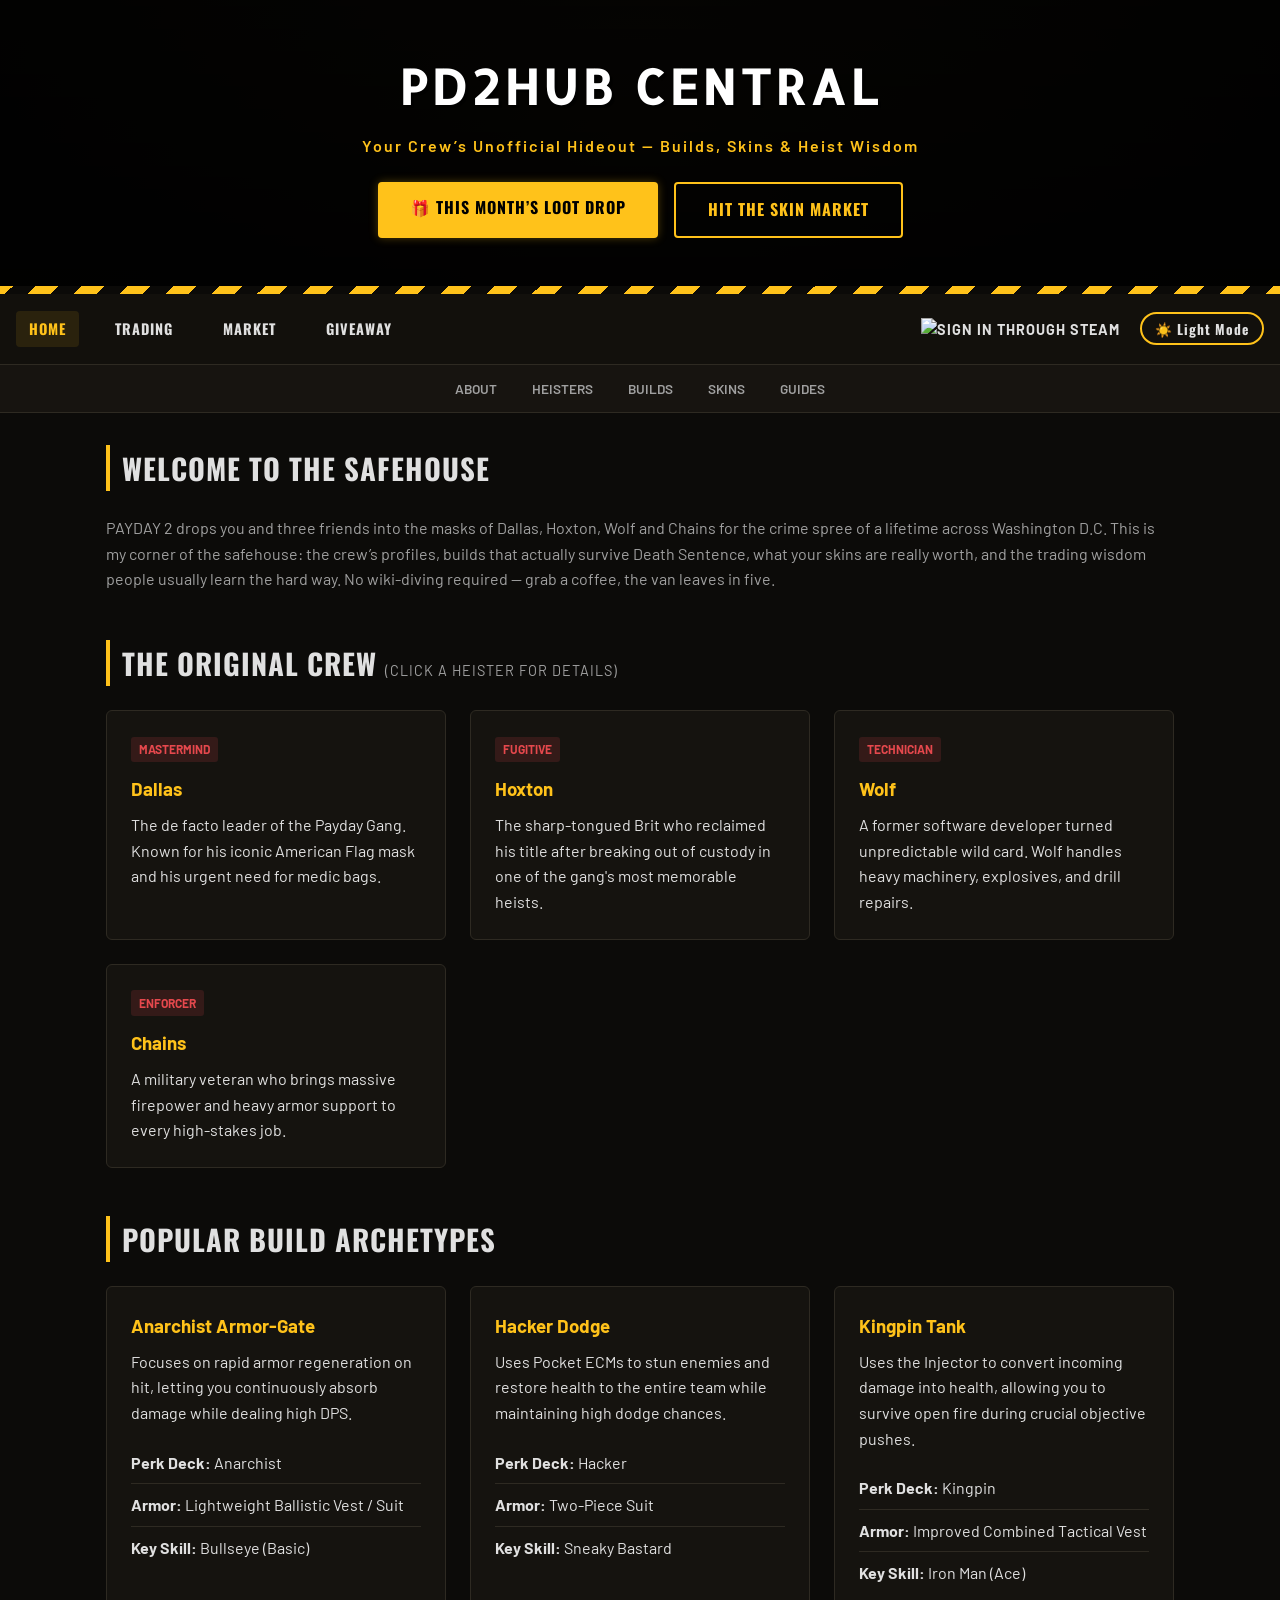
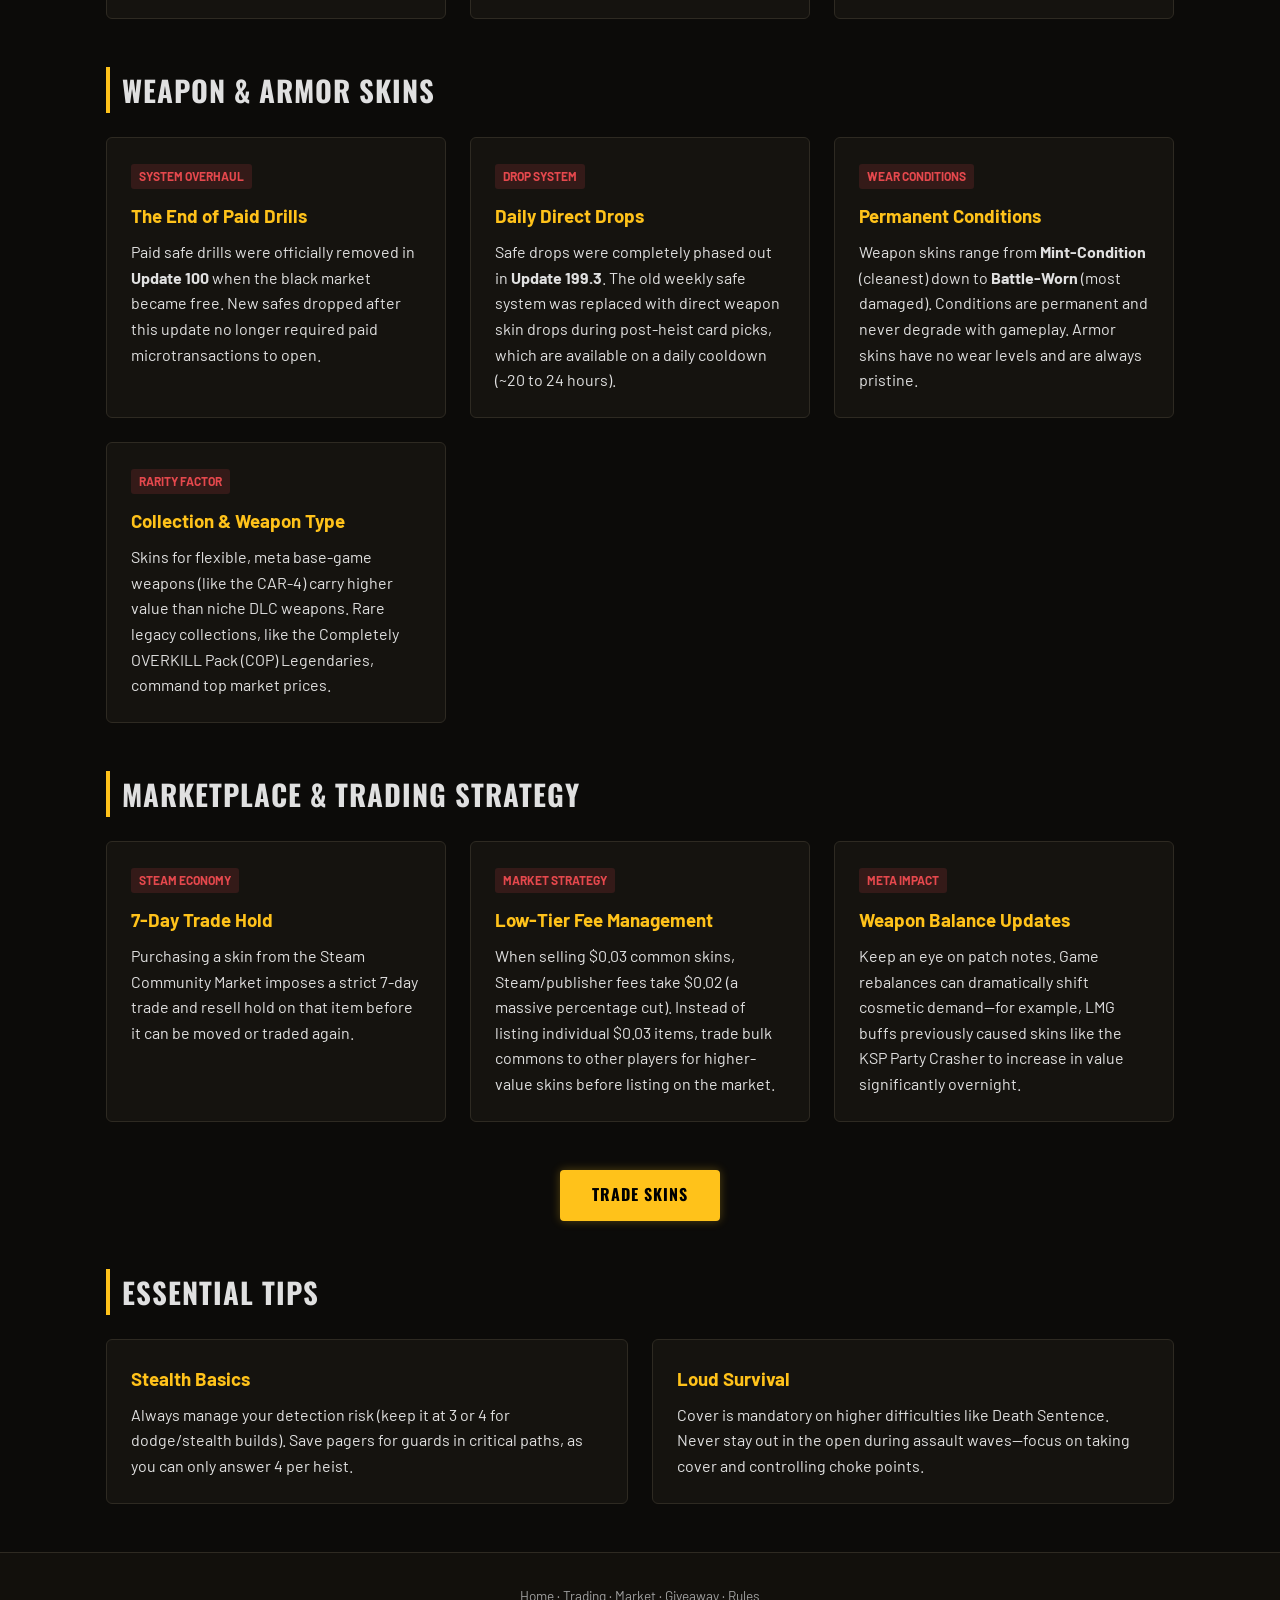
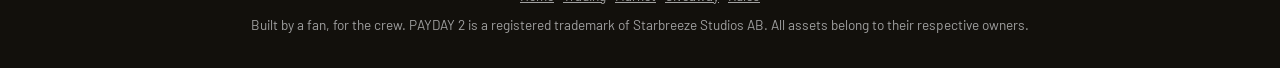
==== commit 4f62c371: "Rules page, mark-sold, filters, last winner, per-prize draw UI - rules.html: plain-language privacy " ====
--- a/index.html
+++ b/index.html
@@ -11,6 +11,7 @@
     <meta property="og:url" content="https://haxtonsalepd.github.io/pd2hub/index.html">
     <link rel="icon" href="data:image/svg+xml,<svg xmlns='http://www.w3.org/2000/svg' viewBox='0 0 100 100'><text y='.9em' font-size='90'>💰</text></svg>">
     <link rel="preconnect" href="https://fonts.googleapis.com"><link rel="preconnect" href="https://fonts.gstatic.com" crossorigin><link href="https://fonts.googleapis.com/css2?family=Allerta+Stencil&family=Oswald:wght@500;600&family=Barlow:wght@400;600;700&display=swap" rel="stylesheet">
+    <link rel="preconnect" href="https://pd2hub-backend.onrender.com"><link rel="preconnect" href="https://community.cloudflare.steamstatic.com"><link rel="preconnect" href="https://avatars.steamstatic.com">
     <style>
         :root {
             --bg-dark: #0c0b09;
@@ -610,7 +611,8 @@
             <a href="index.html" style="color: var(--text-muted);">Home</a> &middot;
             <a href="trade.html" style="color: var(--text-muted);">Trading</a> &middot;
             <a href="market.html" style="color: var(--text-muted);">Market</a> &middot;
-            <a href="giveaway.html" style="color: var(--text-muted);">Giveaway</a>
+            <a href="giveaway.html" style="color: var(--text-muted);">Giveaway</a> &middot;
+            <a href="rules.html" style="color: var(--text-muted);">Rules</a>
         </p>
         <p>Built by a fan, for the crew. PAYDAY 2 is a registered trademark of Starbreeze Studios AB. All assets belong to their respective owners.</p>
     </footer>
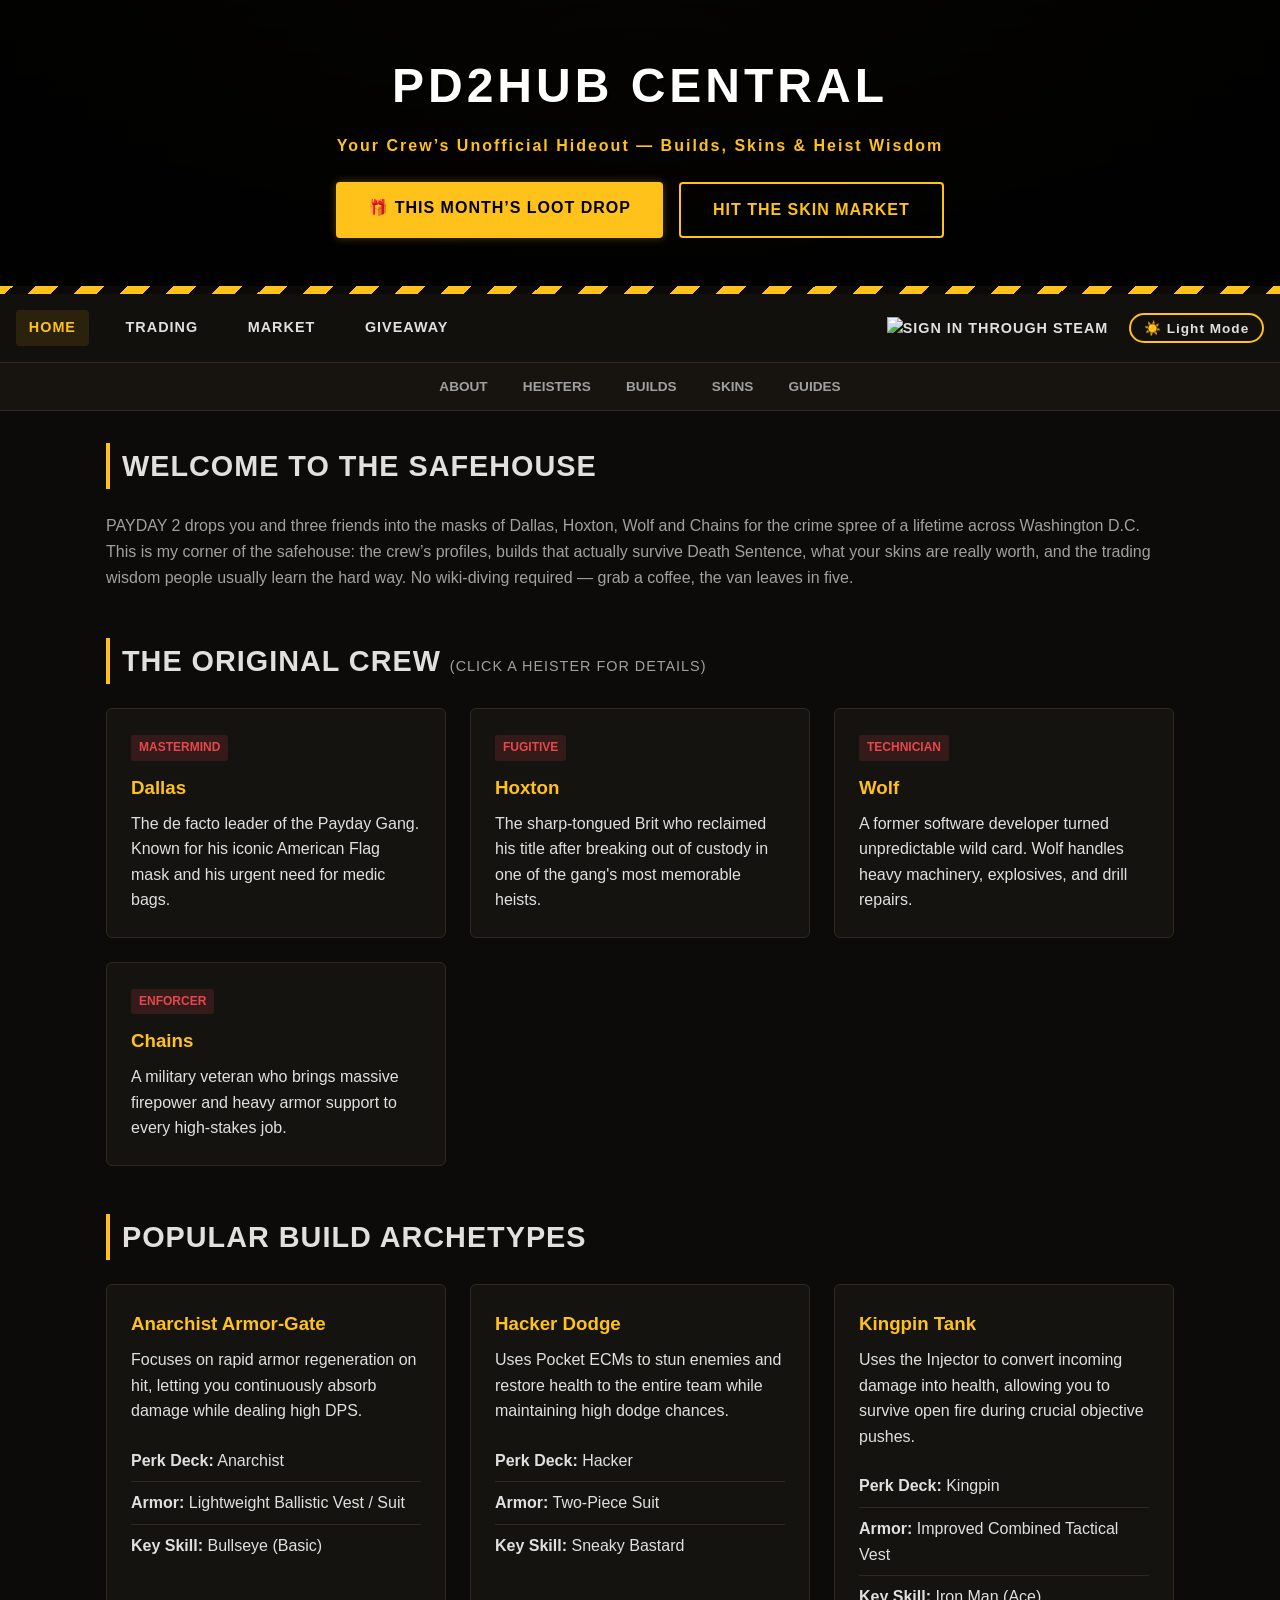
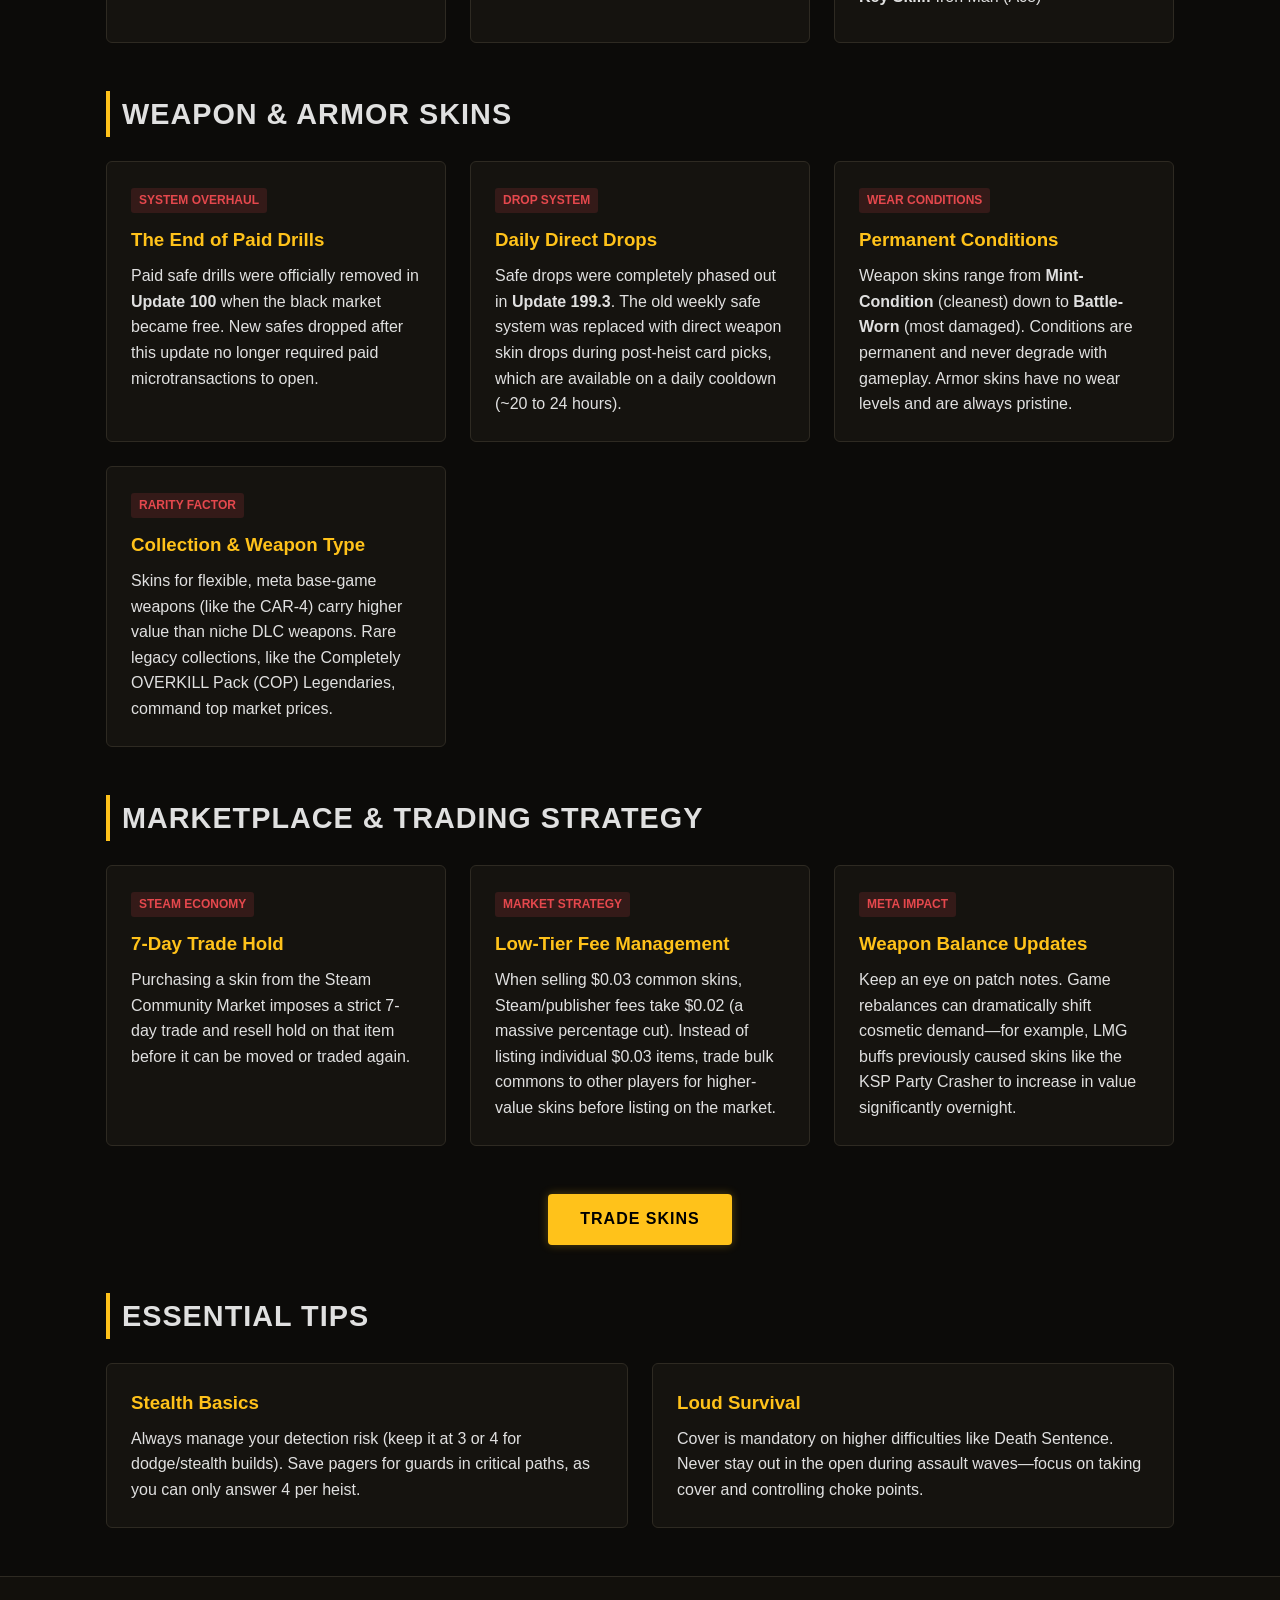
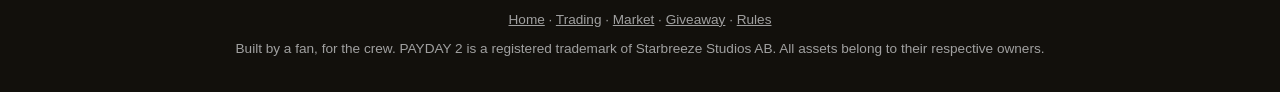
==== commit 9ac50310: "Fix audit findings: CSP, forged-login guard, accessibility, inline controls Security - Content Secur" ====
--- a/index.html
+++ b/index.html
@@ -2,12 +2,15 @@
 <html lang="en">
 <head>
     <meta charset="UTF-8">
+    <meta http-equiv="Content-Security-Policy" content="default-src 'none'; script-src 'self'; connect-src https://pd2hub-backend.onrender.com; img-src 'self' data: https://community.cloudflare.steamstatic.com https://community.steamstatic.com https://avatars.steamstatic.com; style-src 'self' 'unsafe-inline' https://fonts.googleapis.com; font-src https://fonts.gstatic.com; base-uri 'none'; form-action 'self'; object-src 'none'">
     <meta name="viewport" content="width=device-width, initial-scale=1.0">
     <title>PD2Hub Central | PAYDAY 2 Fan Hub</title>
     <meta name="description" content="Unofficial PAYDAY 2 fan hub: heister profiles, build guides, skin economy tips, trading resources and community giveaways.">
     <meta property="og:type" content="website">
     <meta property="og:title" content="PD2Hub Central – PAYDAY 2 Fan Hub">
     <meta property="og:description" content="Heister profiles, build guides, skin economy tips, trading resources and community giveaways.">
+    <meta property="og:image" content="https://haxtonsalepd.github.io/pd2hub/og-banner.png">
+    <meta name="twitter:card" content="summary_large_image">
     <meta property="og:url" content="https://haxtonsalepd.github.io/pd2hub/index.html">
     <link rel="icon" href="data:image/svg+xml,<svg xmlns='http://www.w3.org/2000/svg' viewBox='0 0 100 100'><text y='.9em' font-size='90'>💰</text></svg>">
     <link rel="preconnect" href="https://fonts.googleapis.com"><link rel="preconnect" href="https://fonts.gstatic.com" crossorigin><link href="https://fonts.googleapis.com/css2?family=Allerta+Stencil&family=Oswald:wght@500;600&family=Barlow:wght@400;600;700&display=swap" rel="stylesheet">
@@ -401,6 +404,13 @@
             font-size: 0.85rem;
             border-top: 1px solid var(--border-color);
         }
+        /* Light theme: the dark gold needs white text to stay readable */
+        body.light-theme .btn-submit,
+        body.light-theme .btn-trade,
+        body.light-theme .btn {
+            color: #fff;
+        }
+
         /* --- PAYDAY THEME --- */
         header h1 {
             font-family: 'Allerta Stencil', Impact, 'Arial Black', sans-serif;
@@ -468,22 +478,22 @@
         <section id="characters">
             <h2 class="section-title">The Original Crew <span style="font-size: 0.9rem; color: var(--text-muted); font-weight: normal;">(Click a heister for details)</span></h2>
             <div class="grid">
-                <div class="card card-clickable" onclick="openHeisterModal('Dallas', 'Mastermind', 'Nathan Steele', 'Medic Bag', 'AMCAR Rifle', 'The mastermind leader of the crew. Famous for shouting for medic bags and coordinating strategic hostage management.')">
+                <div class="card card-clickable" role="button" tabindex="0" aria-haspopup="dialog" data-name="Dallas" data-role="Mastermind" data-real-name="Nathan Steele" data-equipment="Medic Bag" data-weapon="AMCAR Rifle" data-bio="The mastermind leader of the crew. Famous for shouting for medic bags and coordinating strategic hostage management.">
                     <span class="card-tag">Mastermind</span>
                     <h3>Dallas</h3>
                     <p>The de facto leader of the Payday Gang. Known for his iconic American Flag mask and his urgent need for medic bags.</p>
                 </div>
-                <div class="card card-clickable" onclick="openHeisterModal('Hoxton', 'Fugitive', 'James Hoxworth', 'First Aid Kit', 'AK Rifle', 'The sharp-tongued Brit who spent time in HM Prison Fridley before being broken out by the gang in a high-stakes heist.')">
+                <div class="card card-clickable" role="button" tabindex="0" aria-haspopup="dialog" data-name="Hoxton" data-role="Fugitive" data-real-name="James Hoxworth" data-equipment="First Aid Kit" data-weapon="AK Rifle" data-bio="The sharp-tongued Brit who spent time in HM Prison Fridley before being broken out by the gang in a high-stakes heist.">
                     <span class="card-tag">Fugitive</span>
                     <h3>Hoxton</h3>
                     <p>The sharp-tongued Brit who reclaimed his title after breaking out of custody in one of the gang's most memorable heists.</p>
                 </div>
-                <div class="card card-clickable" onclick="openHeisterModal('Wolf', 'Technician', 'Ulf', 'Sentry Gun / Trip Mines', 'Compact-5', 'A former software developer from Sweden who turned to crime after his company collapsed. Handles drills and heavy explosives.')">
+                <div class="card card-clickable" role="button" tabindex="0" aria-haspopup="dialog" data-name="Wolf" data-role="Technician" data-real-name="Ulf" data-equipment="Sentry Gun / Trip Mines" data-weapon="Compact-5" data-bio="A former software developer from Sweden who turned to crime after his company collapsed. Handles drills and heavy explosives.">
                     <span class="card-tag">Technician</span>
                     <h3>Wolf</h3>
                     <p>A former software developer turned unpredictable wild card. Wolf handles heavy machinery, explosives, and drill repairs.</p>
                 </div>
-                <div class="card card-clickable" onclick="openHeisterModal('Chains', 'Enforcer', 'Nicolas', 'Ammo Bag', 'Reinbeck Shotgun', 'A former military veteran who served in the Navy SEALs. Brings heavy firepower and frontline defense to every job.')">
+                <div class="card card-clickable" role="button" tabindex="0" aria-haspopup="dialog" data-name="Chains" data-role="Enforcer" data-real-name="Nicolas" data-equipment="Ammo Bag" data-weapon="Reinbeck Shotgun" data-bio="A former military veteran who served in the Navy SEALs. Brings heavy firepower and frontline defense to every job.">
                     <span class="card-tag">Enforcer</span>
                     <h3>Chains</h3>
                     <p>A military veteran who brings massive firepower and heavy armor support to every high-stakes job.</p>
@@ -591,9 +601,9 @@
 
     </div>
 
-    <div class="modal-overlay" id="heisterModal" onclick="closeModalOnOverlay(event)">
-        <div class="modal-content">
-            <button class="modal-close" onclick="closeModal()">&times;</button>
+    <div class="modal-overlay" id="heisterModal" aria-hidden="true">
+        <div class="modal-content" role="dialog" aria-modal="true" aria-labelledby="modalTitle">
+            <button type="button" class="modal-close" id="modalClose" aria-label="Close">&times;</button>
             <span class="card-tag" id="modalTag">Role</span>
             <h2 id="modalTitle" style="color: var(--accent-blue); margin-bottom: 0.5rem;">Name</h2>
             <p style="margin-bottom: 1rem;" id="modalBio">Bio description goes here.</p>
@@ -618,33 +628,7 @@
     </footer>
 
     <script src="main.js"></script>
-    <script>
-        function openHeisterModal(name, role, realName, equipment, weapon, bio) {
-            document.getElementById('modalTitle').textContent = name;
-            document.getElementById('modalTag').textContent = role;
-            document.getElementById('modalRealName').textContent = realName;
-            document.getElementById('modalEquipment').textContent = equipment;
-            document.getElementById('modalWeapon').textContent = weapon;
-            document.getElementById('modalBio').textContent = bio;
-            document.getElementById('heisterModal').classList.add('active');
-        }
-
-        function closeModal() {
-            document.getElementById('heisterModal').classList.remove('active');
-        }
-
-        function closeModalOnOverlay(event) {
-            if (event.target === document.getElementById('heisterModal')) {
-                closeModal();
-            }
-        }
-
-        window.addEventListener('keydown', (e) => {
-            if (e.key === 'Escape') {
-                closeModal();
-            }
-        });
-    </script>
+    <script src="home.js"></script>
 
 </body>
 </html>
